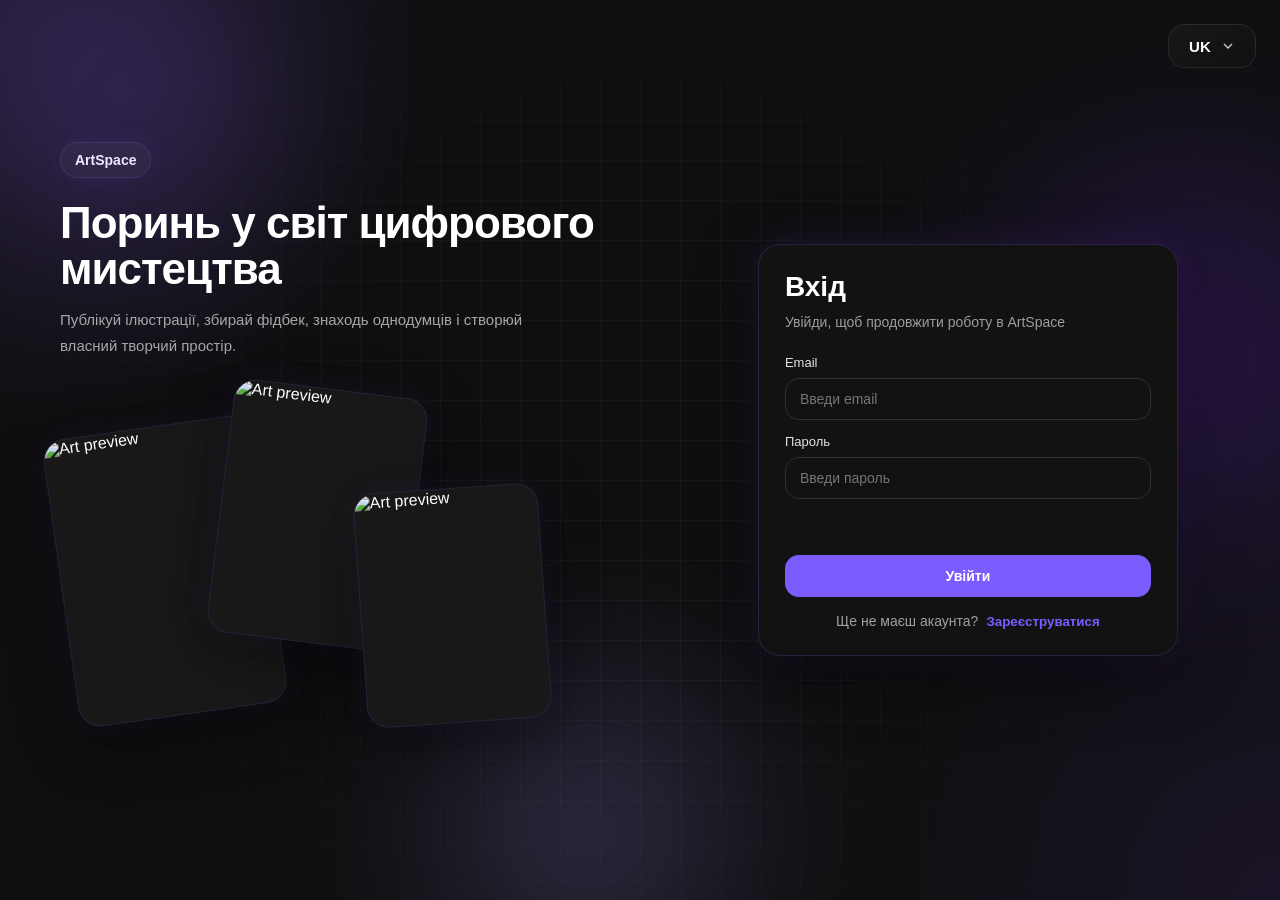
==== front-end/index.html @ b07834ce "Initial commit" ====
<!DOCTYPE html>
<html lang="uk">
<head>
    <script src="js/auth-store.js"></script>
    <script src="js/auth-guard.js"></script>
    <meta charset="UTF-8">
    <meta name="viewport" content="width=device-width, initial-scale=1.0">
    <title>ArtSpace</title>

    <link rel="stylesheet" href="css/style.css">
    <link href="https://fonts.googleapis.com/css2?family=Poppins:wght@300;400;500;600;700&display=swap" rel="stylesheet">
</head>
<body>

<header class="header">
    <div class="logo" data-i18n="logo">ArtSpace</div>

    <div class="search">
        <i data-lucide="search"></i>
        <input type="text" id="searchInput" placeholder="">
    </div>

    <div class="nav">

        <button class="upload-btn" data-i18n="upload">
            Upload
        </button>

        <div class="lang-dropdown" id="langDropdown">

            <button class="lang-btn" id="langBtn" type="button">
                <span id="currentLang">UK</span>

                <svg class="lang-arrow" viewBox="0 0 24 24">
                    <path
                        d="M6 9l6 6 6-6"
                        stroke="currentColor"
                        stroke-width="2"
                        fill="none"
                    />
                </svg>
            </button>

            <div class="lang-menu" id="langMenu">

                <div class="lang-option" data-lang="uk">
                    🇺🇦 Українська
                </div>

                <div class="lang-option" data-lang="en">
                    🇬🇧 English
                </div>

            </div>

        </div>

        <a href="admin.html"
           class="profile-nav-link admin-link">
            Admin
        </a>

        <a href="profile.html" class="profile">
            <img
                src="https://grizly.club/uploads/posts/2023-08/1691270675_grizly-club-p-kartinki-avatarki-bez-fona-55.jpg"
                alt="Профіль"
                class="header-avatar"
            >
        </a>

    </div>
</header>

    <main class="main">

        <aside class="sidebar">
            <h3>
                <i data-lucide="layout-grid"></i>
                <span data-i18n="sidebar_categories">Категорії</span>
            </h3>

            <ul class="categories">
                <li class="active">
                    <i data-lucide="flame"></i>
                    <span data-i18n="category_all">Всі</span>
                </li>
                <li>
                    <i data-lucide="palette"></i>
                    <span data-i18n="category_digital_art">Digital Art</span>
                </li>
                <li>
                    <i data-lucide="sparkles"></i>
                    <span data-i18n="category_fantasy">Fantasy</span>
                </li>
                <li>
                    <i data-lucide="cpu"></i>
                    <span data-i18n="category_cyberpunk">Cyberpunk</span>
                </li>
                <li>
                    <i data-lucide="leaf"></i>
                    <span data-i18n="category_nature">Nature</span>
                </li>
                <li>
                    <i data-lucide="gamepad-2"></i>
                    <span data-i18n="category_game_art">Game Art</span>
                </li>
                <li>
                    <i data-lucide="user"></i>
                    <span data-i18n="category_characters">Characters</span>
                </li>
                <li>
                    <i data-lucide="pen-tool"></i>
                    <span data-i18n="category_concept_art">Concept Art</span>
                </li>
                <li>
                    <i data-lucide="orbit"></i>
                    <span data-i18n="category_sci_fi">Sci-Fi</span>
                </li>
                <li>
                    <i data-lucide="brush"></i>
                    <span data-i18n="category_sketches">Sketches</span>
                </li>
                <li>
                    <i data-lucide="image"></i>
                    <span data-i18n="category_illustrations">Illustrations</span>
                </li>
                <li>
                    <i data-lucide="book-open"></i>
                    <span data-i18n="category_comics">Comics</span>
                </li>
            </ul>

            <h3>
                <i data-lucide="hash"></i>
                <span data-i18n="sidebar_popular_tags">Популярні теги</span>
            </h3>

            <div class="tags">
                <span>#anime</span>
                <span>#fantasy</span>
                <span>#character</span>
                <span>#dark</span>
                <span>#illustration</span>
                <span>#concept</span>
                <span>#portrait</span>
                <span>#artwork</span>
            </div>
        </aside>

        <section class="gallery-container">
            <div class="gallery" id="gallery"></div>
        </section>

        <aside class="rightbar">
            <div class="rightbar-block">
                <h3>
                    <i data-lucide="users"></i>
                    <span data-i18n="popular_communities">Популярні спільноти</span>
                </h3>

                <div class="community-list">
                    <div class="community-item">
                        <div class="community-info">
                            <img src="https://i.pravatar.cc/48?img=21" alt="Digital Artists">
                            <div>
                                <div class="community-name">Digital Artists</div>
                                <div class="community-members" data-i18n="community_members_1">12 430 учасників</div>
                            </div>
                        </div>
                        <button class="join-btn" data-i18n="join">Join</button>
                    </div>

                    <div class="community-item">
                        <div class="community-info">
                            <img src="https://i.pravatar.cc/48?img=32" alt="Fantasy World">
                            <div>
                                <div class="community-name">Fantasy World</div>
                                <div class="community-members" data-i18n="community_members_2">8 920 учасників</div>
                            </div>
                        </div>
                        <button class="join-btn" data-i18n="join">Join</button>
                    </div>

                    <div class="community-item">
                        <div class="community-info">
                            <img src="https://i.pravatar.cc/48?img=45" alt="Cyberpunk Art">
                            <div>
                                <div class="community-name">Cyberpunk Art</div>
                                <div class="community-members" data-i18n="community_members_3">10 105 учасників</div>
                            </div>
                        </div>
                        <button class="join-btn" data-i18n="join">Join</button>
                    </div>

                    <div class="community-item">
                        <div class="community-info">
                            <img src="https://i.pravatar.cc/48?img=56" alt="Nature Lovers">
                            <div>
                                <div class="community-name">Nature Lovers</div>
                                <div class="community-members" data-i18n="community_members_4">6 740 учасників</div>
                            </div>
                        </div>
                        <button class="join-btn" data-i18n="join">Join</button>
                    </div>
                </div>
            </div>

                    <div class="rightbar-block">

                        <h3>
                            <i data-lucide="target"></i>

                            <span data-i18n="challenge_of_day">
                                Challenge дня
                            </span>
                        </h3>

                        <div
                            class="challenge-card"
                            id="challengeCard">

                            <div class="challenge-loading">
                                Loading...
                            </div>

                        </div>

                    </div>

        </aside>

    </main>

    
    <div class="modal-overlay" id="commentsModal">
        <div class="comments-modal">
            <div class="modal-header">
                <div class="modal-title-wrap">
                    <i data-lucide="message-circle"></i>
                    <h2 class="modal-title" data-i18n="comments_title">Коментарі</h2>
                </div>

                <button class="modal-close" id="closeCommentsModal" type="button" aria-label="Закрити">
                    <i data-lucide="x"></i>
                </button>
            </div>

            <div class="modal-post-info" id="modalPostInfo"></div>

            <div class="modal-comments-list" id="modalCommentsList"></div>

            <form class="modal-comment-form" id="commentForm">
                <input
                    type="text"
                    id="commentInput"
                    data-i18n-placeholder="comment_placeholder"
                    placeholder="Напиши коментар..."
                    maxlength="180"
                    autocomplete="off"
                >
                <button type="submit" class="comment-submit-btn" data-i18n="send">Надіслати</button>
            </form>
        </div>
    </div>

    <div class="modal-overlay image-modal-overlay" id="imageModal">
        <div class="image-modal-box">
            <button class="image-modal-close" id="closeImageModal" type="button" aria-label="Закрити">
                <i data-lucide="x"></i>
            </button>

            <img id="imageModalContent" class="image-modal-content" src="" alt="Post image">
        </div>
    </div>

    <div class="modal-overlay" id="uploadPostModal">
        <div class="upload-post-modal">
            <div class="modal-header">
                <div class="modal-title-wrap">
                    <h2 class="modal-title" data-i18n="new_post">Нова публікація</h2>
                </div>

                <button class="modal-close" id="closeUploadPostModal" type="button" aria-label="Закрити">
                    <i data-lucide="x"></i>
                </button>
            </div>

            <form id="uploadPostForm" class="upload-post-form">
                <div class="upload-post-preview-wrap">
                    <img
                        id="uploadPostPreview"
                        class="upload-post-preview"
                        src="https://placehold.co/500x700/181818/aaaaaa?text=Preview"
                        alt="Preview"
                    >
                </div>

                <div class="upload-post-fields">
                    <label class="edit-profile-label">
                        <span data-i18n="image">Зображення</span>
                        <label class="custom-file-upload">
                            <span data-i18n="choose_file">Обрати файл</span>
                            <input type="file" id="uploadPostImageInput" accept="image/*" required>
                        </label>
                    </label>

                    <label class="edit-profile-label">
                        <span data-i18n="title">Назва</span>
                        <input type="text" id="uploadPostTitleInput" class="edit-profile-input" maxlength="60" required>
                    </label>

                    <label class="edit-profile-label">
                        <span data-i18n="category">Категорія</span>
                        <select id="uploadPostCategoryInput" class="edit-profile-input" required>
                            <option value="" data-i18n="choose_category">Оберіть категорію</option>
                            <option value="Digital Art">Digital Art</option>
                            <option value="Fantasy">Fantasy</option>
                            <option value="Cyberpunk">Cyberpunk</option>
                            <option value="Nature">Nature</option>
                            <option value="Game Art">Game Art</option>
                            <option value="Characters">Characters</option>
                            <option value="Concept Art">Concept Art</option>
                            <option value="Sci-Fi">Sci-Fi</option>
                            <option value="Sketches">Sketches</option>
                            <option value="Illustrations">Illustrations</option>
                            <option value="Comics">Comics</option>
                        </select>
                    </label>

                    <label class="edit-profile-label">
                        <span data-i18n="tags">Теги</span>
                        <input
                            type="text"
                            id="uploadPostTagsInput"
                            class="edit-profile-input"
                            maxlength="120"
                            data-i18n-placeholder="tags_placeholder"
                            placeholder="Наприклад: fantasy, moon, portrait"
                        >
                    </label>
                </div>

                <div class="edit-profile-actions">
                    <button type="button" class="secondary-btn" id="cancelUploadPost" data-i18n="cancel">Скасувати</button>
                    <button type="submit" class="save-profile-btn" data-i18n="publish">Опублікувати</button>
                </div>
            </form>
        </div>
    </div>

    <script src="js/api.js"></script>
    <script src="js/i18n.js"></script>
    <script src="https://unpkg.com/lucide@latest"></script>
    <script src="js/main.js"></script>
</body>
</html>
---- front-end/css/style.css ----
* {
    margin: 0;
    padding: 0;
    box-sizing: border-box;
}

:root {
    --bg: #0f0f0f;
    --panel: #121212;
    --card: #1a1a1a;
    --card-2: #202020;
    --border: #2a2a2a;
    --text: #ffffff;
    --muted: #a0a0a0;
    --accent: #7c5cff;
    --accent-hover: #6d4ef0;
    --danger: #ff7b94;
    --shadow: 0 12px 30px rgba(0, 0, 0, 0.28);
}

body {
    font-family: 'Poppins', sans-serif;
    background: var(--bg);
    color: var(--text);
}

/* Lucide */

.lucide {
    width: 18px;
    height: 18px;
    stroke: currentColor;
    stroke-width: 2;
    flex-shrink: 0;
}

/* Header */

.header {
    position: sticky;
    top: 0;
    z-index: 100;
    display: flex;
    justify-content: space-between;
    align-items: center;
    gap: 24px;
    padding: 15px 32px;
    background: rgba(18, 18, 18, 0.95);
    backdrop-filter: blur(12px);
    border-bottom: 1px solid #1f1f1f;
}

.logo {
    font-size: 24px;
    font-weight: 700;
    color: var(--accent);
    min-width: 130px;
}

.search {
    flex: 1;
    display: flex;
    justify-content: center;
    position: relative;
}

.search .lucide {
    position: absolute;
    left: calc(50% - 325px + 14px);
    top: 50%;
    transform: translateY(-50%);
    color: #7d7d7d;
    width: 17px;
    height: 17px;
}

.search input {
    width: 100%;
    max-width: 650px;
    height: 44px;
    background: var(--card);
    border: 1px solid transparent;
    padding: 0 16px 0 42px;
    border-radius: 12px;
    color: white;
    font-size: 14px;
    outline: none;
    transition: 0.2s;
    transition: border-color 0.2s, box-shadow 0.2s, color 0.2s;
}

.search input::placeholder {
    color: #7d7d7d;
}

.search input:focus {
    border-color: rgba(124, 92, 255, 0.55);
    box-shadow: 0 0 0 3px rgba(124, 92, 255, 0.12);
}

.nav {
    display: flex;
    align-items: center;
    gap: 18px;
    min-width: 170px;
    justify-content: flex-end;
}

.upload-btn {
    background: var(--accent);
    border: none;
    padding: 10px 18px;
    border-radius: 10px;
    color: white;
    font-weight: 600;
    cursor: pointer;
    transition: 0.2s;
}

.upload-btn:hover {
    background: var(--accent-hover);
    transform: translateY(-1px);
}

.profile img {
    width: 40px;
    height: 40px;
    border-radius: 50%;
    object-fit: cover;
    cursor: pointer;
    border: 2px solid #2b2b2b;
}

/* Layout */

.main {
    display: flex;
    align-items: flex-start;
    gap: 24px;
    padding: 24px;
}

/* Left Sidebar */

.sidebar {
    width: 300px;
    flex-shrink: 0;
    position: sticky;
    top: 98px;
    min-height: 620px;
    background: var(--panel);
    padding: 16px;
    border-radius: 18px;
    border: 1px solid var(--border);
    box-shadow: var(--shadow);
    height: calc(100vh - 110px);
    overflow-y: auto;
}

.sidebar h3,
.rightbar-block h3 {
    display: flex;
    align-items: center;
    gap: 8px;
    margin-bottom: 12px;
    margin-top: 8px;
    font-size: 13px;
    font-weight: 600;
    color: #d8d8d8;
    letter-spacing: 0.2px;
}

.categories {
    list-style: none;
    margin-bottom: 22px;
}

.categories li {
    display: flex;
    align-items: center;
    gap: 10px;
    padding: 10px 12px;
    margin-bottom: 6px;
    border-radius: 10px;
    cursor: pointer;
    color: var(--muted);
    font-size: 13px;
    transition: 0.2s;
}

.categories li:hover {
    background: #1a1a1a;
    color: white;
}

.categories .active {
    background: rgba(124, 92, 255, 0.16);
    color: white;
    border: 1px solid rgba(124, 92, 255, 0.35);
}

.tags {
    display: flex;
    flex-wrap: wrap;
    gap: 8px;
}

.tags span {
    background: #1a1a1a;
    padding: 6px 10px;
    border-radius: 999px;
    cursor: pointer;
    font-size: 12px;
    color: #d8d8d8;
    border: 1px solid transparent;
    transition: 0.2s;
}

.tags span:hover {
    background: rgba(124, 92, 255, 0.16);
    border-color: rgba(124, 92, 255, 0.35);
    color: white;
}

/* Feed */

.gallery-container {
    width: 100%;
    max-width: 720px;
    min-width: 0;
    overflow: visible;
}

.gallery {
    display: flex;
    flex-direction: column;
    gap: 20px;
}

/* Card */

.card {
    width: 100%;
    border-radius: 18px;
    background: var(--card);
    border: 1px solid var(--border);
    box-shadow: var(--shadow);
    transition: transform 0.22s ease, box-shadow 0.22s ease;
    overflow: visible;
    position: relative;
}

.card:hover {
    transform: translateY(-3px);
    box-shadow: 0 18px 36px rgba(0, 0, 0, 0.34);
}

.card-image {
    width: 100%;
    height: 360px;
    display: block;
    object-fit: cover;
    border-top-left-radius: 18px;
    border-top-right-radius: 18px;
}

.open-post {
    cursor: pointer;
}

.card-content {
    padding: 14px 16px 16px;
}

.card-top {
    margin-bottom: 12px;
}

.card-title {
    font-size: 15px;
    font-weight: 600;
    margin-bottom: 4px;
    line-height: 1.35;
}

.card-author {
    color: var(--muted);
    font-size: 13px;
}

/* Actions */

.card-actions {
    display: flex;
    align-items: center;
    justify-content: space-between;
    gap: 10px;
}

.actions-left,
.actions-right {
    display: flex;
    align-items: center;
    gap: 8px;
}

.action-btn {
    min-height: 36px;
    border: none;
    border-radius: 10px;
    background: var(--card-2);
    color: #dddddd;
    padding: 0 12px;
    cursor: pointer;
    transition: 0.2s;
    font-size: 13px;
    font-weight: 500;
    display: inline-flex;
    align-items: center;
    gap: 7px;
}

.action-btn:hover {
    background: #2a2a2a;
    color: white;
}

.like-btn.active {
    background: rgba(255, 92, 122, 0.14);
    color: #ffd8df;
    border: 1px solid rgba(255, 92, 122, 0.3);
}
.save-btn.active {
    background: rgba(124, 92, 255, 0.16);
    color: #ffffff;
    border: 1px solid rgba(124, 92, 255, 0.35);
}

.share-btn.copied {
    background: rgba(124, 92, 255, 0.16);
    color: white;
    border: 1px solid rgba(124, 92, 255, 0.35);
}

/* Dropdown */

.menu-wrapper {
    position: relative;
    z-index: 5;
}

.menu-btn {
    width: 38px;
    height: 38px;
    border: 1px solid #2b2b2b;
    border-radius: 10px;
    background: var(--card-2);
    color: #e8e8e8;
    cursor: pointer;
    display: flex;
    align-items: center;
    justify-content: center;
    transition: 0.2s;
}

.menu-btn:hover {
    background: #2a2a2a;
    color: white;
}

.menu-btn.active {
    background: rgba(124, 92, 255, 0.16);
    border-color: rgba(124, 92, 255, 0.35);
    color: white;
}

.dropdown-menu {
    position: absolute;
    bottom: calc(100% + 8px);
    right: 0;
    width: 220px;
    padding: 8px;
    border-radius: 14px;
    background: #181818;
    border: 1px solid #2b2b2b;
    box-shadow: 0 18px 40px rgba(0, 0, 0, 0.38);
    z-index: 50;
    opacity: 0;
    visibility: hidden;
    pointer-events: none;
    transform: translateY(-8px) scale(0.98);
    transition: 0.18s;
}

.menu-wrapper.open .dropdown-menu {
    opacity: 1;
    visibility: visible;
    pointer-events: auto;
    transform: translateY(0) scale(1);
}

.dropdown-item {
    width: 100%;
    border: none;
    background: transparent;
    color: #e2e2e2;
    text-align: left;
    padding: 11px 12px;
    border-radius: 10px;
    font-size: 13px;
    font-weight: 500;
    cursor: pointer;
    transition: 0.2s;
    display: flex;
    align-items: center;
    gap: 10px;
}

.dropdown-item:hover {
    background: #252525;
    color: white;
}
.dropdown-item.saved {
    color: #cfc2ff;
    background: rgba(124, 92, 255, 0.10);
}

.dropdown-item.danger {
    color: var(--danger);
}

.dropdown-item.danger:hover {
    background: rgba(255, 92, 122, 0.12);
    color: #ffb5c3;
}

/* Right Sidebar */

.rightbar {
    width: 280px;
    flex-shrink: 0;
    position: sticky;
    top: 98px;
    display: flex;
    flex-direction: column;
    gap: 18px;
}

.rightbar-block {
    background: var(--panel);
    border: 1px solid var(--border);
    border-radius: 18px;
    padding: 16px;
    box-shadow: var(--shadow);
}

.rightbar-block h3 {
    font-size: 14px;
    margin-top: 0;
    margin-bottom: 14px;
    color: #f0f0f0;
}

/* Communities */

.community-list {
    display: flex;
    flex-direction: column;
    gap: 12px;
}

.community-item {
    display: flex;
    align-items: center;
    justify-content: space-between;
    gap: 10px;
}

.community-info {
    display: flex;
    align-items: center;
    gap: 10px;
    min-width: 0;
}

.community-info img {
    width: 42px;
    height: 42px;
    border-radius: 50%;
    object-fit: cover;
    border: 2px solid #2c2c2c;
    flex-shrink: 0;
}

.community-name {
    font-size: 13px;
    font-weight: 600;
    color: white;
    line-height: 1.2;
}

.community-members {
    font-size: 12px;
    color: var(--muted);
    margin-top: 2px;
}

.join-btn {
    border: none;
    background: var(--accent);
    color: white;
    border-radius: 10px;
    padding: 8px 12px;
    font-size: 12px;
    font-weight: 600;
    cursor: pointer;
    transition: 0.2s;
    flex-shrink: 0;
}

.join-btn:hover {
    background: var(--accent-hover);
}

/* Challenge */

.challenge-card {
    background: linear-gradient(135deg, rgba(124, 92, 255, 0.18), rgba(124, 92, 255, 0.08));
    border: 1px solid rgba(124, 92, 255, 0.25);
    border-radius: 16px;
    padding: 16px;
}

.challenge-label {
    font-size: 12px;
    color: #c9c1ff;
    margin-bottom: 6px;
}

.challenge-title {
    font-size: 18px;
    font-weight: 700;
    line-height: 1.3;
    margin-bottom: 16px;
}

.challenge-stats {
    display: flex;
    gap: 16px;
    margin-bottom: 16px;
}

.challenge-stat {
    display: flex;
    flex-direction: column;
    gap: 2px;
}

.challenge-stat-value {
    font-size: 16px;
    font-weight: 700;
    color: white;
}

.challenge-stat-label {
    font-size: 12px;
    color: #d0d0d0;
}

.challenge-btn {
    width: 100%;
    border: none;
    background: var(--accent);
    color: white;
    border-radius: 12px;
    padding: 11px 14px;
    font-size: 13px;
    font-weight: 600;
    cursor: pointer;
    transition: 0.2s;
}

.challenge-btn:hover {
    background: var(--accent-hover);
}

/* Scrollbar */

.sidebar::-webkit-scrollbar {
    width: 6px;
}

.sidebar::-webkit-scrollbar-track {
    background: transparent;
}

.sidebar::-webkit-scrollbar-thumb {
    background: #2a2a2a;
    border-radius: 10px;
}

.sidebar::-webkit-scrollbar-thumb:hover {
    background: #444;
}

/* Responsive */

@media (max-width: 1200px) {
    .rightbar {
        display: none;
    }
}

@media (max-width: 900px) {
    .main {
        flex-direction: column;
    }

    .sidebar {
        width: 100%;
        position: static;
        min-height: auto;
        height: auto;
        overflow: visible;
    }

    .gallery-container {
        max-width: 100%;
    }

    .search .lucide {
        left: 14px;
    }
}

@media (max-width: 650px) {
    .header {
        flex-wrap: wrap;
        gap: 14px;
    }

    .logo,
    .search,
    .nav {
        width: 100%;
    }

    .nav {
        justify-content: space-between;
    }

    .main {
        padding: 18px;
    }

    .card-image {
        height: 280px;
    }

    .search .lucide {
        left: 14px;
    }
}
.comment-btn:hover {
    background: rgba(124, 92, 255, 0.16);
    color: white;
}

/* Comments Modal */

.modal-overlay {
    position: fixed;
    inset: 0;
    background: rgba(0, 0, 0, 0.68);
    backdrop-filter: blur(6px);
    display: flex;
    align-items: center;
    justify-content: center;
    padding: 20px;
    opacity: 0;
    visibility: hidden;
    pointer-events: none;
    transition: 0.22s ease;
    z-index: 500;
}

.modal-overlay.open {
    opacity: 1;
    visibility: visible;
    pointer-events: auto;
}

.comments-modal {
    width: 100%;
    max-width: 620px;
    max-height: 82vh;
    background: #141414;
    border: 1px solid #2a2a2a;
    border-radius: 22px;
    box-shadow: 0 22px 50px #950dd441;
    display: flex;
    flex-direction: column;
    overflow: hidden;
    transform: translateY(12px) scale(0.98);
    transition: 0.22s ease;
}

.modal-overlay.open .comments-modal {
    transform: translateY(0) scale(1);
}

.modal-header {
    display: flex;
    align-items: center;
    justify-content: space-between;
    gap: 16px;
    padding: 18px 20px;
    border-bottom: 1px solid #242424;
    background: #151515;
}

.modal-title-wrap {
    display: flex;
    align-items: center;
    gap: 10px;
}

.modal-title {
    font-size: 18px;
    font-weight: 700;
}

.modal-close {
    width: 40px;
    height: 40px;
    border: 1px solid #2c2c2c;
    border-radius: 12px;
    background: #1d1d1d;
    color: #e8e8e8;
    display: flex;
    align-items: center;
    justify-content: center;
    cursor: pointer;
    transition: 0.2s;
}

.modal-close:hover {
    background: #292929;
    color: white;
}

.modal-post-info {
    padding: 16px 20px 12px;
    border-bottom: 1px solid #202020;
}

.modal-post-title {
    font-size: 15px;
    font-weight: 600;
    margin-bottom: 4px;
}

.modal-post-author {
    font-size: 13px;
    color: var(--muted);
}

.modal-comments-list {
    flex: 1;
    overflow-y: auto;
    padding: 14px 20px;
    display: flex;
    flex-direction: column;
    gap: 12px;
}

.modal-comment-item {
    background: #1b1b1b;
    border: 1px solid #282828;
    border-radius: 16px;
    padding: 12px 14px;
}

.modal-comment-top {
    display: flex;
    align-items: center;
    gap: 10px;
    margin-bottom: 8px;
}

.modal-comment-avatar {
    width: 34px;
    height: 34px;
    border-radius: 50%;
    object-fit: cover;
    border: 2px solid #2e2e2e;
}

.modal-comment-user {
    font-size: 13px;
    font-weight: 600;
}

.modal-comment-time {
    font-size: 11px;
    color: var(--muted);
    margin-top: 1px;
}

.modal-comment-text {
    font-size: 14px;
    line-height: 1.5;
    color: #ececec;
    word-break: break-word;
}

.modal-empty {
    text-align: center;
    padding: 34px 12px;
    color: var(--muted);
    font-size: 14px;
}

.modal-comment-form {
    display: flex;
    gap: 10px;
    padding: 16px 20px 20px;
    border-top: 1px solid #222222;
    background: #151515;
}

.modal-comment-form input {
    flex: 1;
    height: 46px;
    background: #1d1d1d;
    border: 1px solid #2d2d2d;
    border-radius: 14px;
    padding: 0 14px;
    color: white;
    font-size: 14px;
    outline: none;
    transition: 0.2s;
}

.modal-comment-form input:focus {
    border-color: rgba(124, 92, 255, 0.55);
    box-shadow: 0 0 0 3px rgba(124, 92, 255, 0.10);
}

.comment-submit-btn {
    height: 46px;
    border: none;
    background: var(--accent);
    color: white;
    border-radius: 14px;
    padding: 0 16px;
    font-size: 13px;
    font-weight: 600;
    cursor: pointer;
    transition: 0.2s;
}

.comment-submit-btn:hover {
    background: var(--accent-hover);
}

.image-modal-overlay {
    z-index: 600;
}

.image-modal-box {
    position: relative;
    max-width: 90vw;
    max-height: 88vh;
    display: flex;
    align-items: center;
    justify-content: center;
}

.image-modal-content {
    max-width: 90vw;
    max-height: 88vh;
    border-radius: 20px;
    display: block;
    object-fit: contain;
    box-shadow: 0 20px 60px rgba(0, 0, 0, 0.45);
}

.image-modal-close {
    position: absolute;
    top: -14px;
    right: -14px;
    width: 42px;
    height: 42px;
    border: 1px solid #2c2c2c;
    border-radius: 50%;
    background: #1c1c1c;
    color: #ffffff;
    display: flex;
    align-items: center;
    justify-content: center;
    cursor: pointer;
    transition: 0.2s;
}

.image-modal-close:hover {
    background: #2a2a2a;
}

.open-post {
    cursor: zoom-in;
}

/* PROFILE PAGE */

.profile-header {
    gap: 20px;
}

.profile-nav {
    display: flex;
    align-items: center;
    gap: 24px;
    flex: 1;
    justify-content: center;
}

.profile-nav-link {
    text-decoration: none;
    color: #cfcfcf;
    font-weight: 500;
    transition: 0.2s ease;
}

.profile-nav-link:hover{
    color: #ffffff;
}

.profile-page {
    max-width: 1200px;
    margin: 0 auto;
    padding: 40px 24px 60px;
}

.profile-hero {
    display: flex;
    align-items: center;
    gap: 32px;
    margin-bottom: 48px;
    background: #181818;
    border: 1px solid #2a2a2a;
    border-radius: 24px;
    padding: 32px;
}

.profile-avatar-large {
    width: 150px;
    height: 150px;
    border-radius: 50%;
    object-fit: cover;
    border: 4px solid #2b2b2b;
}

.profile-main-info {
    flex: 1;
}

.profile-top-row {
    display: flex;
    align-items: center;
    justify-content: space-between;
    gap: 20px;
    margin-bottom: 8px;
}

.profile-top-row h1 {
    font-size: 32px;
    color: #fff;
    margin: 0;
}

.profile-nick {
    color: #9e9e9e;
    margin-bottom: 14px;
    font-size: 15px;
}

.profile-bio {
    color: #d8d8d8;
    font-size: 15px;
    line-height: 1.6;
    max-width: 700px;
    margin-bottom: 24px;
}

.edit-profile-btn {
    background: #2b2b2b;
    color: #fff;
    border: 1px solid #3a3a3a;
    border-radius: 12px;
    padding: 10px 16px;
    font-size: 14px;
    cursor: pointer;
    transition: 0.2s ease;
}

.edit-profile-btn:hover {
    background: #383838;
}

.profile-stats {
    display: flex;
    gap: 28px;
    flex-wrap: wrap;
}

.profile-stat span {
    display: block;
    color: #fff;
    font-size: 22px;
    font-weight: 600;
}

.profile-stat p {
    margin: 4px 0 0;
    color: #a8a8a8;
    font-size: 14px;
}

.profile-posts-section {
    margin-top: 20px;
}

.profile-section-header {
    margin-bottom: 20px;
}

.profile-section-header h2 {
    color: #fff;
    margin: 0;
    font-size: 24px;
}



.profile-post-card img {
    width: 100%;
    height: 100%;
    object-fit: cover;
    display: block;
    transition: transform 0.3s ease;
}

.profile-post-card:hover img {
    transform: scale(1.05);
}

.profile-posts-section .gallery {
    display: grid;
    grid-template-columns: repeat(auto-fill, minmax(300px, 1fr));
    gap: 20px;
    max-width: 1000px;
    margin: 0 auto;
}

.profile-empty {
    grid-column: 1 / -1;
    text-align: center;
    padding: 40px 20px;
    border-radius: 18px;
    background: #181818;
    border: 1px solid #2a2a2a;
    color: #b8b8b8;
}

@media (max-width: 900px) {
    .profile-hero {
        flex-direction: column;
        align-items: flex-start;
    }

    .profile-top-row {
        flex-direction: column;
        align-items: flex-start;
    }

    .profile-nav {
        display: none;
    }
}

.edit-profile-modal {
    width: min(92vw, 560px);
    background: #181818;
    border: 1px solid #2a2a2a;
    border-radius: 24px;
    padding: 24px;
    box-shadow: 0 20px 60px rgba(0, 0, 0, 0.45);
}

.edit-profile-form {
    display: flex;
    flex-direction: column;
    gap: 22px;
}

.edit-profile-avatar-block {
    display: flex;
    flex-direction: column;
    align-items: center;
    gap: 14px;
}

.edit-avatar-preview {
    width: 110px;
    height: 110px;
    border-radius: 50%;
    object-fit: cover;
    border: 3px solid #2f2f2f;
}

.custom-file-upload {
    display: inline-flex;
    align-items: center;
    justify-content: center;
    padding: 10px 16px;
    border-radius: 12px;
    background: #2b2b2b;
    color: #fff;
    cursor: pointer;
    font-size: 14px;
    border: 1px solid #3a3a3a;
    transition: 0.2s ease;
}

.custom-file-upload:hover {
    background: #383838;
}

.custom-file-upload input {
    display: none;
}

.edit-profile-fields {
    display: flex;
    flex-direction: column;
    gap: 16px;
}

.edit-profile-label {
    display: flex;
    flex-direction: column;
    gap: 8px;
    color: #e8e8e8;
    font-size: 14px;
    font-weight: 500;
}

.edit-profile-input,
.edit-profile-textarea {
    width: 100%;
    border: 1px solid #2f2f2f;
    background: #111;
    color: #fff;
    border-radius: 14px;
    padding: 12px 14px;
    font-family: inherit;
    font-size: 14px;
    outline: none;
    transition: border-color 0.2s ease;
}

.edit-profile-input:focus,
.edit-profile-textarea:focus {
    border-color: #555;
}

.edit-profile-textarea {
    min-height: 110px;
    resize: vertical;
}

.edit-profile-actions {
    display: flex;
    justify-content: flex-end;
    gap: 12px;
}

.secondary-btn,
.save-profile-btn {
    border: none;
    border-radius: 12px;
    padding: 10px 18px;
    font-size: 14px;
    cursor: pointer;
    transition: 0.2s ease;
}

.secondary-btn {
    background: #2a2a2a;
    color: #fff;
}

.secondary-btn:hover {
    background: #383838;
}

.save-profile-btn {
    background: #fff;
    color: #111;
    font-weight: 600;
}

.save-profile-btn:hover {
    opacity: 0.9;
}

.edit-avatar-buttons {
    display: flex;
    gap: 12px;
    flex-wrap: wrap;
    justify-content: center;
}

.danger-btn {
    background: #2a2a2a;
    color: #ffb3b3;
    border: 1px solid #4a2a2a;
}

.danger-btn:hover {
    background: #3a2222;
}

.edit-post-modal {
    width: min(92vw, 560px);
    background: #181818;
    border: 1px solid #2a2a2a;
    border-radius: 24px;
    padding: 24px;
    box-shadow: 0 20px 60px rgba(0, 0, 0, 0.45);
}

.edit-post-form {
    display: flex;
    flex-direction: column;
    gap: 22px;
}

.edit-post-preview-wrap {
    display: flex;
    justify-content: center;
}

.edit-post-preview {
    width: 100%;
    max-width: 220px;
    border-radius: 16px;
    object-fit: cover;
    border: 1px solid #2f2f2f;
}

.edit-post-fields {
    display: flex;
    flex-direction: column;
    gap: 16px;
}

.post-meta {
    margin-top: 10px;
    margin-bottom: 12px;
}

.post-category {
    display: inline-flex;
    align-items: center;
    padding: 5px 10px;
    border-radius: 999px;
    background: #232323;
    color: #f1f1f1;
    font-size: 12px;
    font-weight: 500;
    margin-bottom: 8px;
}

.post-tags {
    display: flex;
    flex-wrap: wrap;
    gap: 8px;
}

.post-tag {
    display: inline-flex;
    align-items: center;
    padding: 4px 9px;
    border-radius: 999px;
    background: #151515;
    border: 1px solid #2d2d2d;
    color: #bdbdbd;
    font-size: 12px;
    line-height: 1;
}
.post-tag:hover,
.post-tag.active {
    background: #2a2a2a;
    color: #fff;
    border-color: #3c3c3c;
}

.tags span {
    cursor: pointer;
    transition: 0.2s ease;
}

.tags span.active {
    background: #2a2a2a;
    color: #fff;
}
.upload-post-modal {
    width: min(82vw, 420px);
    max-height: 85vh;
    overflow-y: auto;
    background: #181818;
    border: 1px solid #2a2a2a;
    border-radius: 24px;
    padding: 24px;
    box-shadow: 0 20px 60px #950dd441;
}

.upload-post-form {
    display: flex;
    flex-direction: column;
    gap: 22px;
}

.upload-post-preview-wrap {
    display: flex;
    justify-content: center;
}

.upload-post-preview {
    width: 100%;
    max-width: 200px;
    max-height: 300px;
    object-fit: cover;
    border-radius: 18px;
    border: 1px solid #2f2f2f;
    background: #111;
}

.upload-post-fields {
    display: flex;
    flex-direction: column;
    gap: 16px;
}

.upload-post-modal::-webkit-scrollbar {
    width: 6px;
}

.upload-post-modal::-webkit-scrollbar-track {
    background: transparent;
}

.upload-post-modal::-webkit-scrollbar-thumb {
    background: #444;
    border-radius: 10px;
}

.upload-post-modal::-webkit-scrollbar-thumb:hover {
    background: #666;
}

.search-results {
    display: flex;
    flex-direction: column;
    gap: 16px;
}

.author-result-card {
    display: flex;
    align-items: center;
    gap: 16px;
    padding: 18px;
    border-radius: 20px;
    background: #181818;
    border: 1px solid #2a2a2a;
    text-decoration: none;
    color: #fff;
    transition: 0.2s ease;
}

.author-result-card:hover {
    border-color: #8b5cf6;
    transform: translateY(-2px);
}

.author-result-avatar {
    width: 72px;
    height: 72px;
    border-radius: 50%;
    object-fit: cover;
}

.author-result-info {
    display: flex;
    flex-direction: column;
    gap: 6px;
}

.author-result-name {
    font-size: 18px;
    font-weight: 600;
}

.author-result-nick {
    font-size: 14px;
    color: #b8b8b8;
}

.author-result-bio {
    font-size: 14px;
    color: #9a9a9a;
}

.profile-header-top {
    display: flex;
    justify-content: space-between;
    align-items: center;
    gap: 16px;
}

.follow-btn {
    padding: 10px 18px;
    border-radius: 12px;
    background: #7c5cff;
    color: white;
    border: none;
    font-weight: 600;
    cursor: pointer;
    transition: 0.2s;
}

.follow-btn:hover {
    background: #6a4ee6;
}

.follow-btn.following {
    background: #2a2a2a;
}


.language-switcher-wrap {
    display: flex;
    align-items: center;
}

.lang-dropdown {
    position: relative;
    display: flex;
    align-items: center;
    z-index: 50;
}

.lang-btn {
    display: inline-flex;
    align-items: center;
    justify-content: center;
    gap: 8px;

    min-width: 88px;
    height: 44px;
    padding: 0 16px;

    background: linear-gradient(145deg, #181818, #101010);
    color: #fff;

    border: 1px solid #2a2a2a;
    border-radius: 16px;

    font-size: 15px;
    font-weight: 700;
    line-height: 1;
    letter-spacing: 0.2px;

    cursor: pointer;
    transition: background 0.2s ease, border-color 0.2s ease, box-shadow 0.2s ease, transform 0.2s ease;
}

.lang-btn:hover {
    border-color: #7c5cff;
    box-shadow: 0 0 0 3px rgba(124, 92, 255, 0.14);
}

.lang-btn:active {
    transform: translateY(1px);
}

.lang-arrow {
    width: 16px;
    height: 16px;
    flex-shrink: 0;
    opacity: 0.78;
    transition: transform 0.2s ease, opacity 0.2s ease;
}

.lang-dropdown.open .lang-arrow {
    transform: rotate(180deg);
    opacity: 1;
}

.lang-menu {
    position: absolute;
    top: calc(100% + 10px);
    right: 0;

    min-width: 190px;
    padding: 6px;

    background: rgba(18, 18, 18, 0.98);
    border: 1px solid #2a2a2a;
    border-radius: 18px;
    box-shadow: 0 16px 40px rgba(0, 0, 0, 0.35);

    opacity: 0;
    visibility: hidden;
    pointer-events: none;
    transform: translateY(-8px) scale(0.98);

    transition: opacity 0.2s ease, transform 0.2s ease, visibility 0.2s ease;
}

.lang-dropdown.open .lang-menu {
    opacity: 1;
    visibility: visible;
    pointer-events: auto;
    transform: translateY(0) scale(1);
}

.lang-option {
    display: flex;
    align-items: center;
    gap: 10px;

    width: 100%;
    padding: 11px 12px;

    color: #f3f3f3;
    border-radius: 12px;

    font-size: 14px;
    font-weight: 500;
    line-height: 1.2;

    cursor: pointer;
    transition: background 0.18s ease, color 0.18s ease;
}

.lang-option:hover {
    background: rgba(124, 92, 255, 0.14);
    color: #fff;
}

.lang-option.active {
    background: rgba(124, 92, 255, 0.18);
    color: #fff;
}

#currentLang {
    min-width: 24px;
    text-align: center;
}


.upload-btn {
    height: 44px;
    display: inline-flex;
    align-items: center;
    justify-content: center;
}

/* auth page position */
.auth-language-switcher {
    position: absolute;
    top: 24px;
    right: 24px;
    z-index: 2000;
}

.admin-link {
    text-decoration: none;
}

.challenge-loading,
.challenge-empty {
    padding: 30px;

    text-align: center;

    color: #aaa;
}
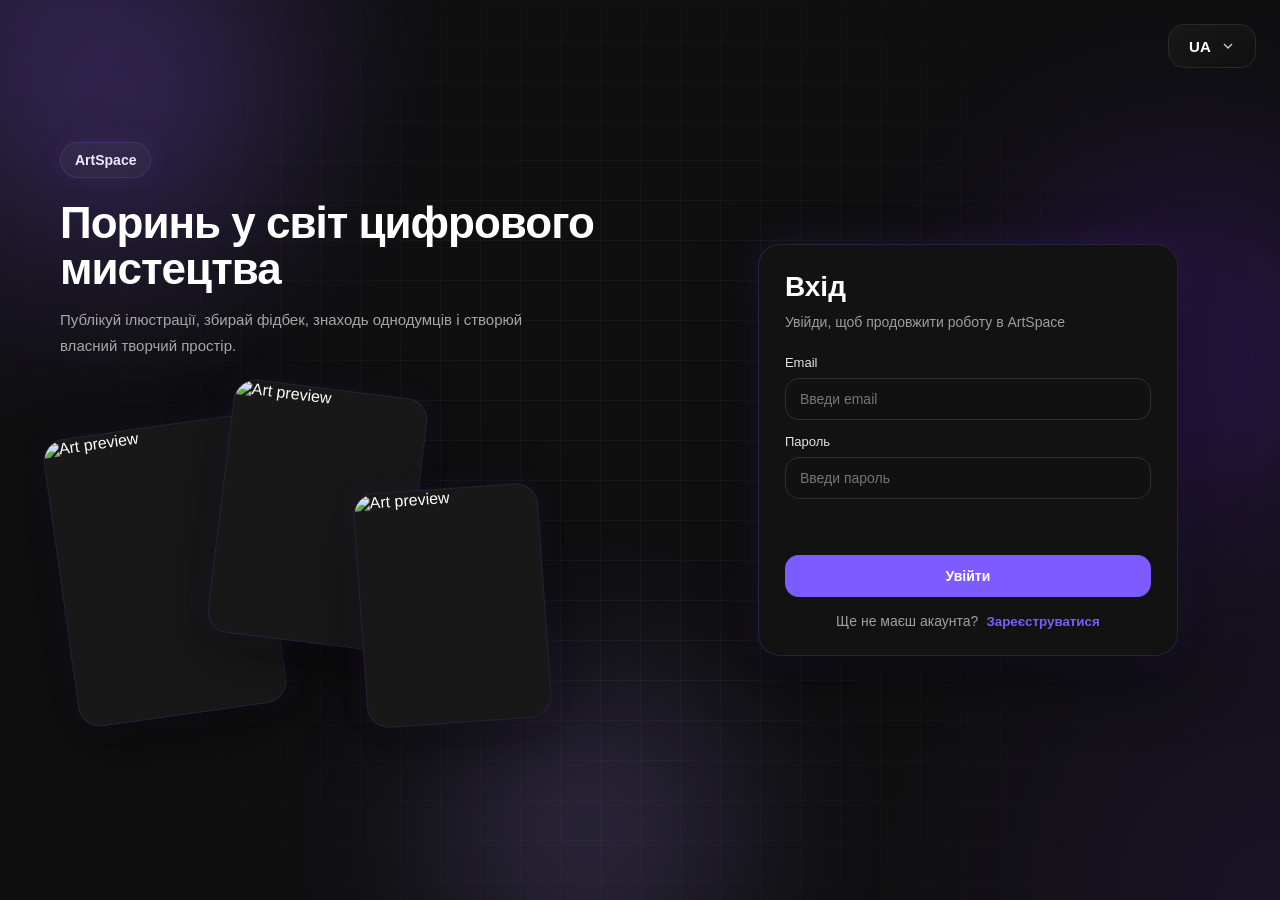
==== commit cf119992: "." ====
--- a/front-end/index.html
+++ b/front-end/index.html
@@ -29,7 +29,7 @@
         <div class="lang-dropdown" id="langDropdown">
 
             <button class="lang-btn" id="langBtn" type="button">
-                <span id="currentLang">UK</span>
+                <span id="currentLang">UA</span>
 
                 <svg class="lang-arrow" viewBox="0 0 24 24">
                     <path
